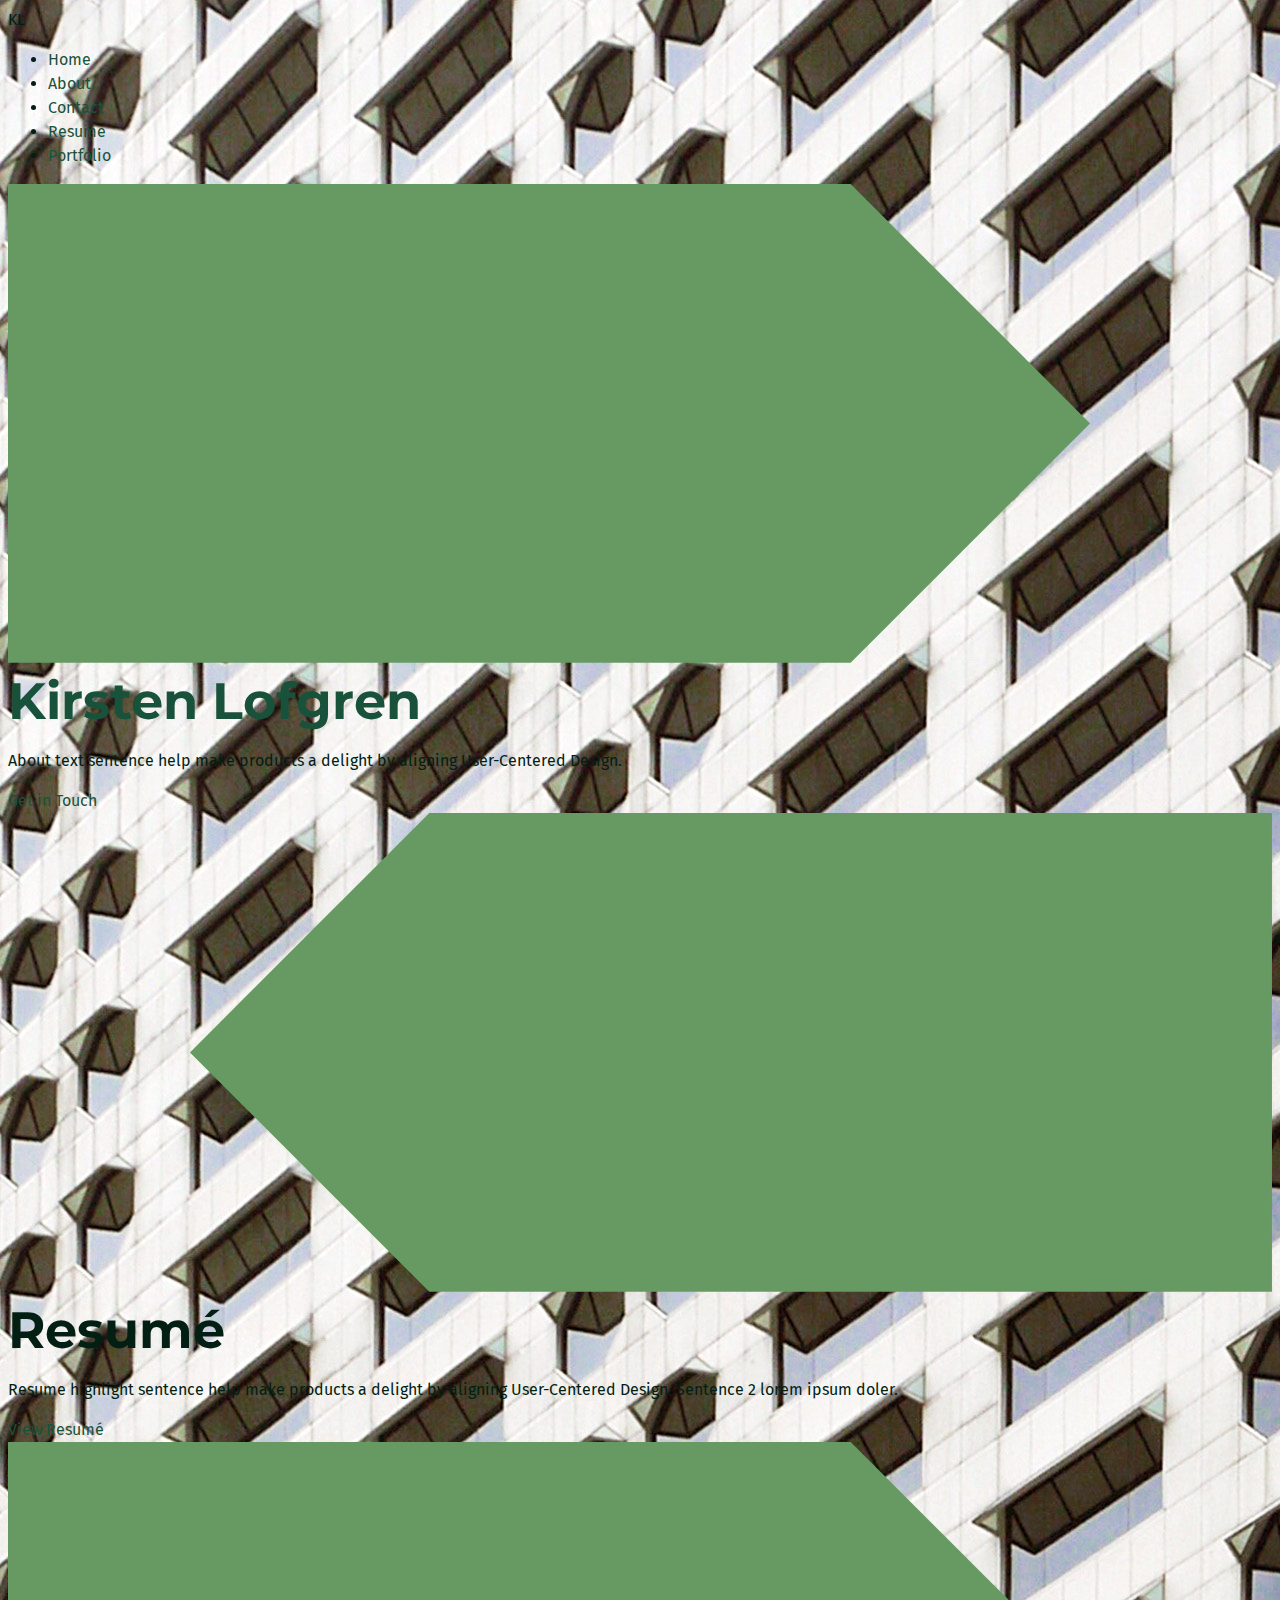
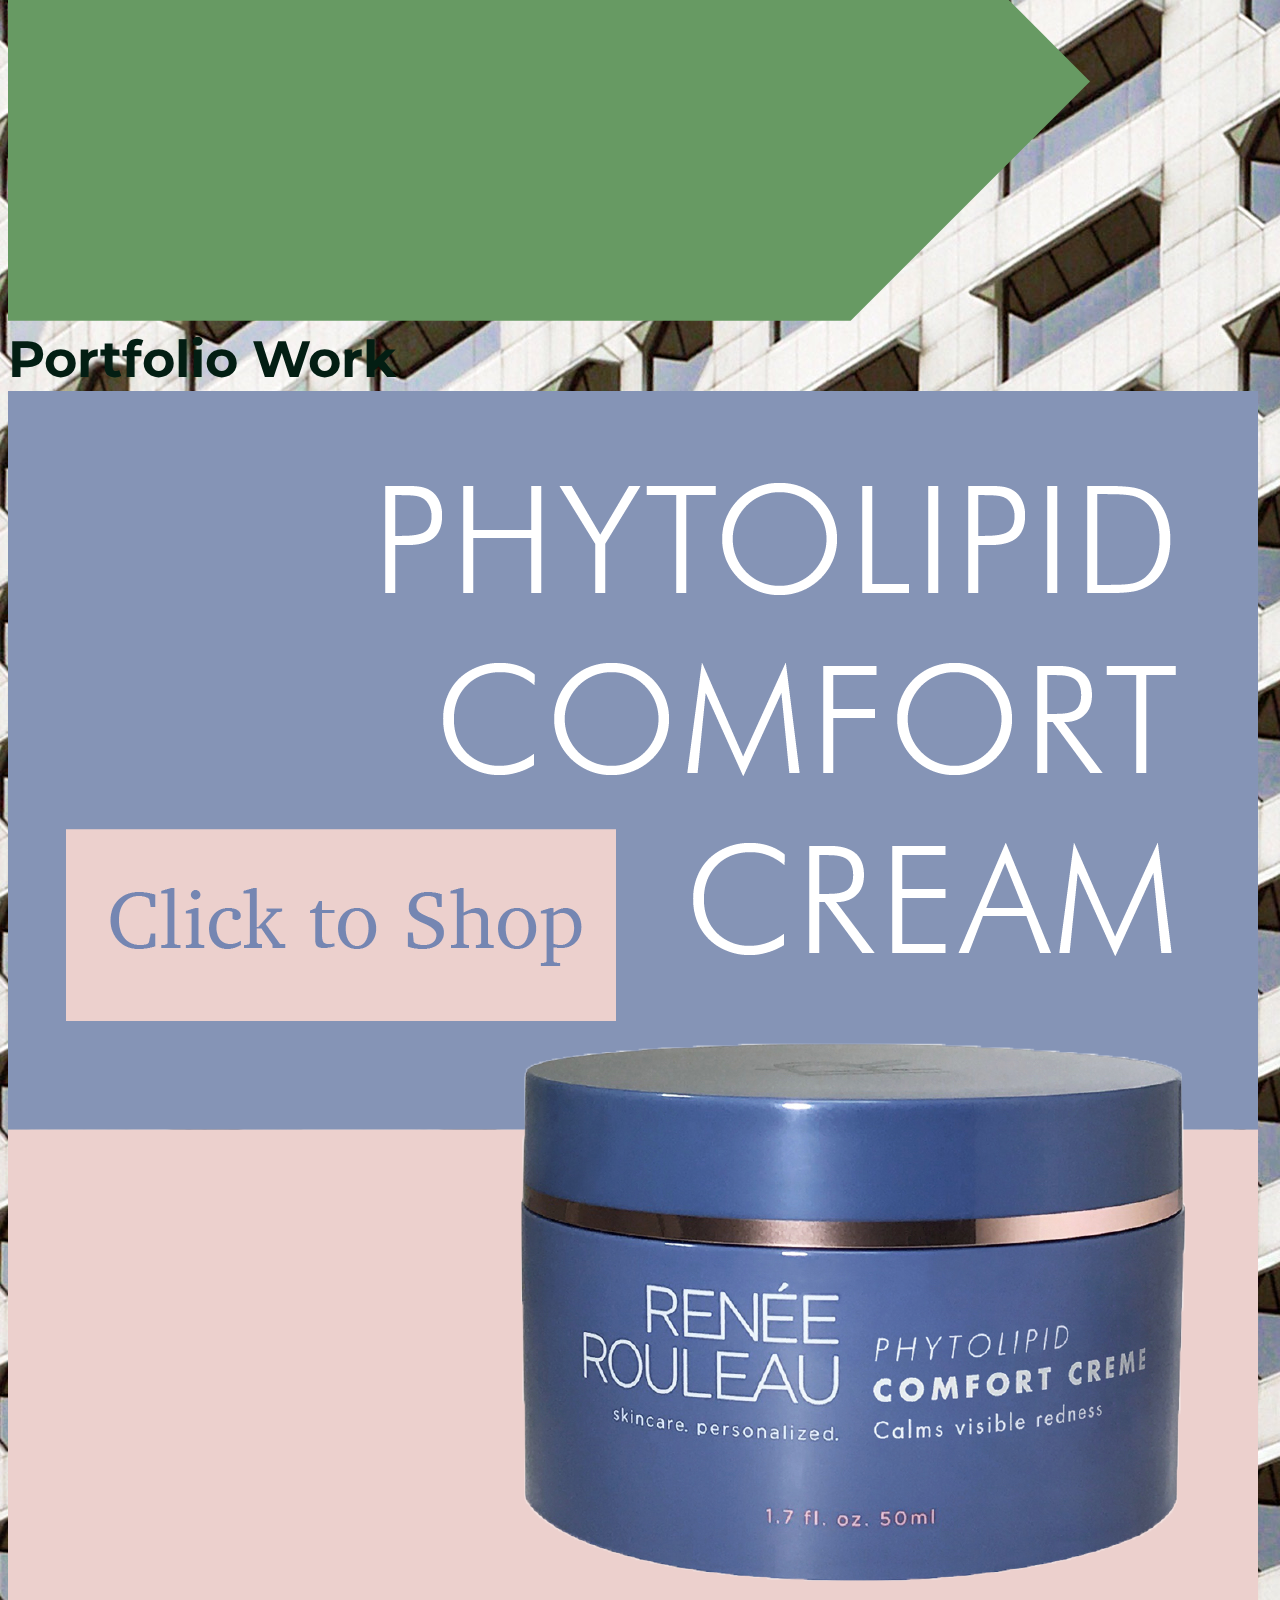
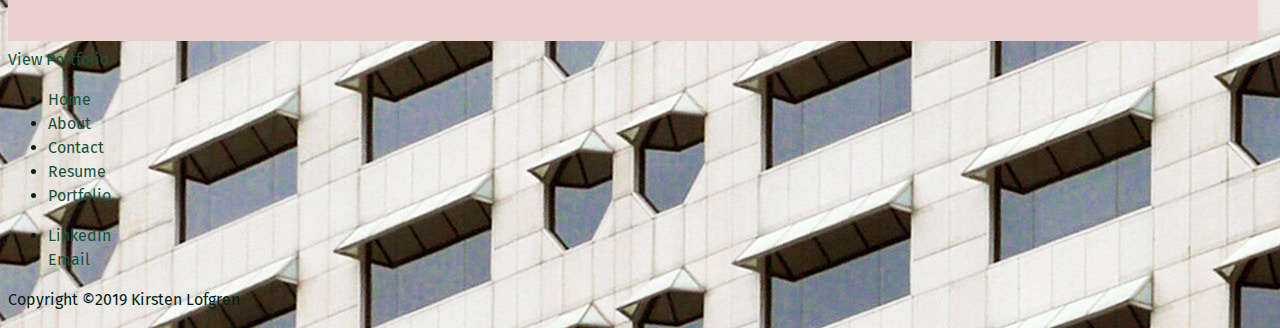
==== index.html @ 1afc5f09 "Initial Commit" ====
<!DOCTYPE html>
<html lang="en">
<head>
	<meta charset="utf-8">
	<title>kirsten Lofgren | UX/UI</title>
	<meta name="viewport" content="width=device-width, initial-scale=1">
	<link href="https://fonts.googleapis.com/css?family=Fira+Sans|Montserrat:300" rel="stylesheet">
	<link rel="stylesheet" href="style.css">
</head>
<body class="home-page">
	<header>
		<div class="logo">KL</div>

		<nav class="primary-nav">
			<ul>
				<li><a href="index.html" class="current-page">Home</a></li>
				<li><a href="about.html">About</a></li>
				<li><a href="contact.html">Contact</a></li>
				<li><a href="resume.html">Resume</a></li>
				<li><a href="portfolio.html">Portfolio</a></li>
			</ul>
		</nav>
	</header>

	<main>
		<section class="hero-section">
			<svg viewBox="0 0 1188 450" enable-background="new 0 0 1188 450">
				<polygon fill="#679A63" points="1017,225 792,450 0,450 0,0 792,0 "/>
			</svg>

			<h1>Kirsten Lofgren</h1>

			<p>About text sentence help make products a delight by aligning User-Centered Design.</p>
			<a class="button-link" href="contact.html">Get in Touch</a>
		</section>

		<section>
			<svg viewBox="0 0 1188 450" enable-background="new 0 0 1188 450">
				<polygon fill="#679A63" points="171,225 396,0 1188,0 1188,450 396,450 "/>
			</svg>

			<h2>Resumé</h2>

			<p>Resume highlight sentence help make products a delight by aligning User-Centered Design. Sentence 2 lorem ipsum doler.</p>
			<a class="button-link" href="resume.html">View Resumé</a>
		</section>

		<section>
			<svg viewBox="0 0 1188 450" enable-background="new 0 0 1188 450">
				<polygon fill="#679A63" points="1017,225 792,450 0,450 0,0 792,0 "/>
			</svg>
			
			<h2>Portfolio Work</h2>

			<img src="images/portfolio-image.png">
			<a class="button-link" href="portfolio.html">View Portfolio</a>
		</section>

	</main>

	<footer>
		<nav class="secondary-nav">
			<ul>
				<li><a href="index.html" class="current-page">Home</a></li>
				<li><a href="about.html">About</a></li>
				<li><a href="contact.html">Contact</a></li>
				<li><a href="resume.html">Resume</a></li>
				<li><a href="portfolio.html">Portfolio</a></li>
			</ul>
		</nav>
		
		<div class="social-links">
			<ul>
				<li><a href="https://www.linkedin.com/in/kirstenllofgren/">LinkedIn</a></li>
				<li><a href="kirstenllofgren@gmail.com">Email</a></li>
			</ul>
		</div>

		<div class="tertiary-copy copy-text">
			<p>Copyright ©2019 Kirsten Lofgren</p>
		</div>
	</footer>
</body>
</html>
---- style.css ----
/* ==========================================================================
Colors
========================================================================== */
html {
	/*Pinks*/
	--color-primary-1: #F7EBE8;
	--color-primary-2: #CBC1BE;
	--color-primary-3: #9E9694;

	/*Greens*/
	--color-secondary-1: #85B19F;
	--color-secondary-2: #21704F;
	--color-secondary-3: #19523A;
	
	/*Greys*/
	--color-tertiary-1: #D1D6D4;
	--color-tertiary-2: #8C9893;
	--color-tertiary-3: #031E13;
	
	--ratio:			1.333;
	--size-xsmall: 		calc( var(--size-small) / (var(--ratio) ) );
	--size-small: 		calc( var(--size-medium) / (var(--ratio) ) );
	--size-medium: 		calc( 1rem * var(--ratio) );
	--size-large: 		calc( var(--size-medium) * var(--ratio) );
	--size-xlarge: 		calc( var(--size-large) * var(--ratio) );
	--size-2xlarge: 	calc( var(--size-xlarge) * var(--ratio) );
}
/* ==========================================================================
Typography
========================================================================== */
	html {
		--font-primary: 'Fira Sans', 'Roboto', 'Veranda', sans-serif;
		--font-secondary: 'Montserrat', 'Roboto', 'Veranda', sans-serif;
		
		color: var(--color-tertiary-3);
		font-family: var(--font-primary);
		line-height: 1.4;
	}
	@media (min-width: 620px) {
	
		html {
			line-height: 1.5;
			--margin-ratio: 1.8;
			--ratio: 1.333;
		}	
	}
	@media (min-width: 1500px) {
	
		html {
			line-height: 1.6;
			--ratio: 1.4;
		}
	}
	@media (min-width: 1700px) {
	
		html {
			--margin-ratio: 2;
			--ratio: 1.45;
		}	
	}
	/* ==========================================================================
	Links
	========================================================================== */
		a {
			color: var(--color-secondary-3);
			text-decoration: none;
		}
		a:visited {
			color: var(--color-primary-3);
		}
		a:hover {
			color: var(--color-primary-2);
		}
		a:active {
			color: var(--color-secondary-1);
		}
		a:focus {
			color: var(--color-primary-2);
		}
	/* ==========================================================================
	Headings
	========================================================================== */
		h1,h2,h3,h4,h5,h6 {
			font-family: var(--font-secondary);
			margin: var(--margin-large) 0 var(--margin-small);
		}
		h1 {
			color: var(--color-secondary-3);
			font-size: var(--size-2xlarge);
			line-height: 1.25;
		}
		h2 {
			font-size: var(--size-2xlarge);
			line-height: 1.25;
		}
		h3 {
			font-size: var(--size-xlarge);
		}
		h4 {
			font-size: var(--size-large);
		}
		h5 {
			font-size: var(--size-small);
		}
		h6 {
			font-size: var(--size-xsmall);
		}
	/* ==========================================================================
	Heading Links
	========================================================================== */
		h1 a {
			color: var(--color-secondary-2);
		}
		h1 a:visited {
			color: var(--color-secondary-2);
		}
		h1 a:hover {
			color: var(--color-primary-2);
		}
		h1 a:active {
			color: var(--color-secondary-1);
		}
		h1 a, h2 a {
			color: var(--color-secondary-2);
		}
		h1 a, h2 a:visited {
			color: var(--color-secondary-2);
		}
		h1 a, h2 a:hover {
			color: var(--color-primary-2);
		}
		h1 a, h2 a:active {
			color: var(--color-secondary-1);
		}
	/* ==========================================================================
	Specialty Text
	========================================================================== */
/* ==========================================================================
Nav
========================================================================== */
	nav {
		
	}
	.logo {

	}
	.primary-nav {

	}
	.current-page {
		
	}
	.social-links {

	}
/* ==========================================================================
Body Component
========================================================================== */
	body {
		
	}
	main {
		
	}
	.home-page {
		background-image: url("images/pattern.jpg");
	}
/* ==========================================================================
Footer Component
========================================================================== */
	.footer-text {
		
	}
	.secondary-nav {

	}
/* ==========================================================================
Components
========================================================================== */
	/*
	Button Links
	*/
	.button-link {

	}
	/*
	Hero Section
	*/
	.hero-section {

	}
	/* ==========================================================================
	Form Component
	========================================================================== */
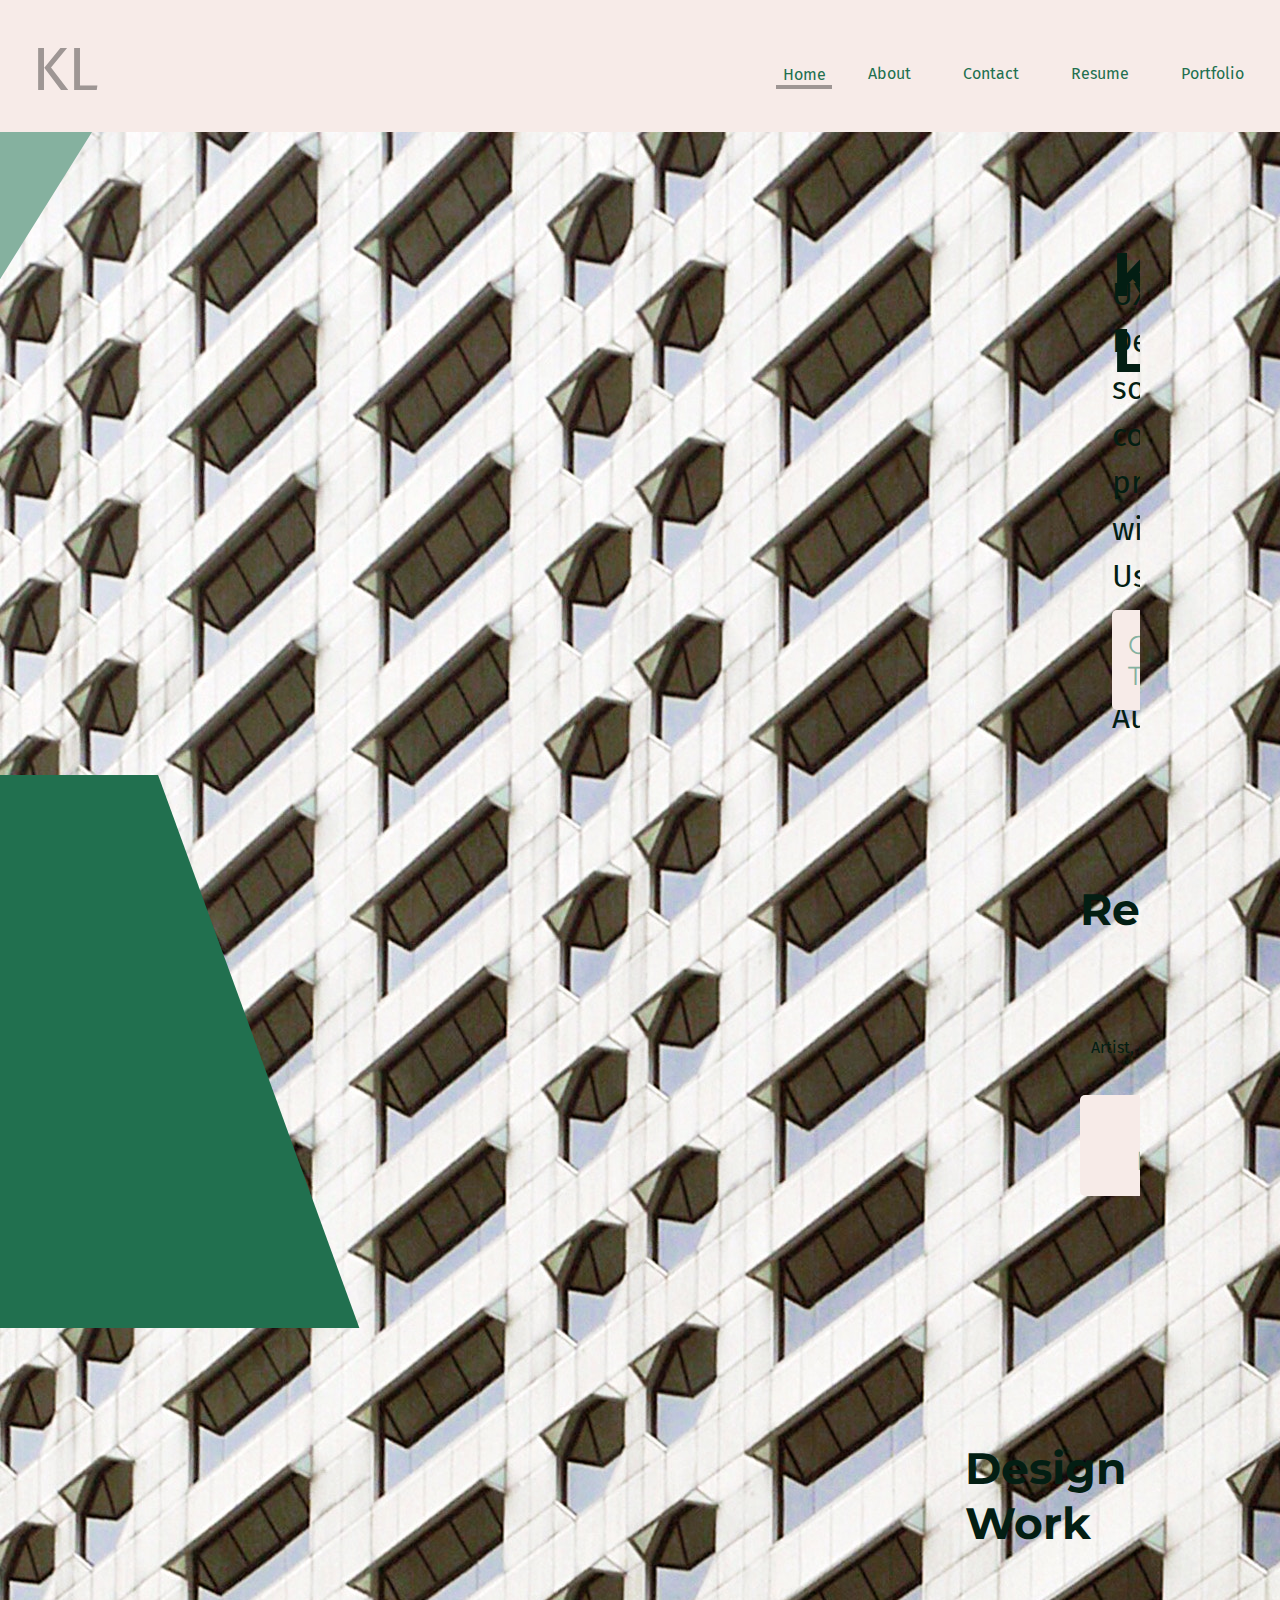
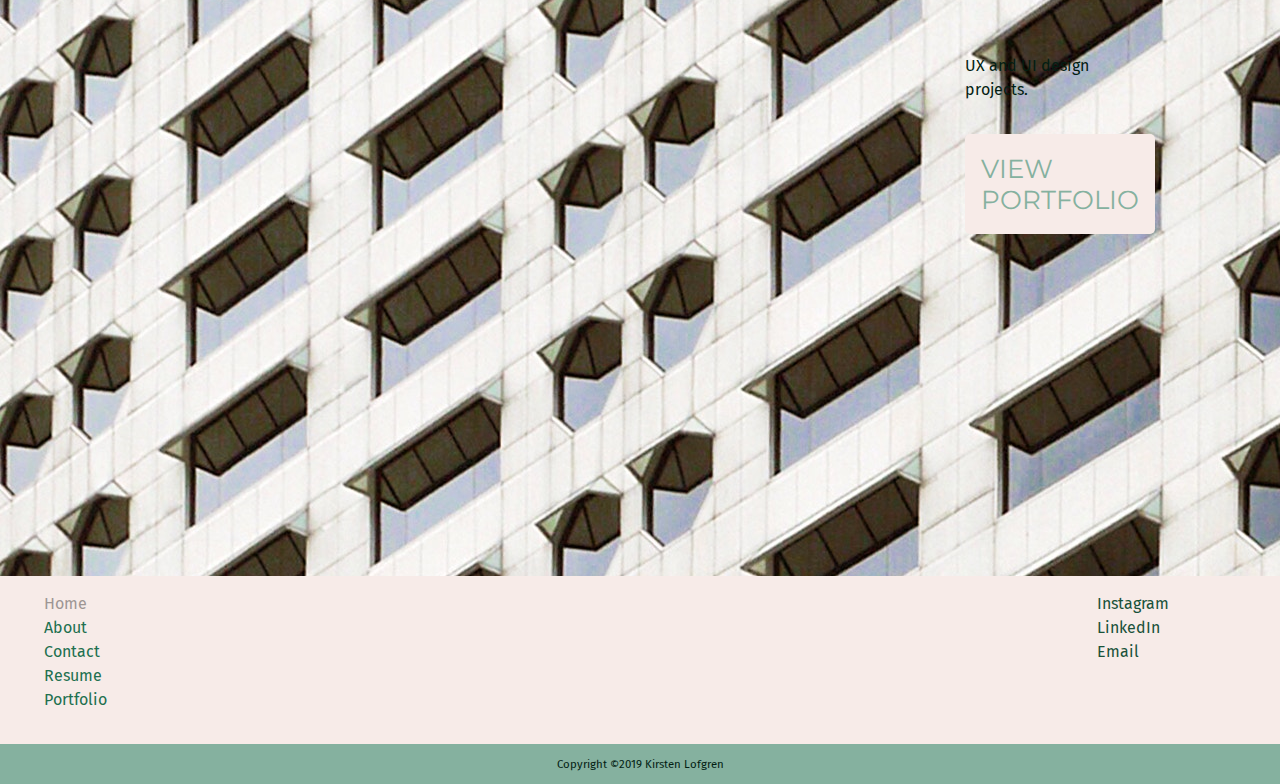
==== commit 3f124fe3: "Footer Edits" ====
--- a/index.html
+++ b/index.html
@@ -2,16 +2,15 @@
 <html lang="en">
 <head>
 	<meta charset="utf-8">
-	<title>kirsten Lofgren | UX/UI</title>
+	<title>UX/UI | Kirsten Lofgren</title>
 	<meta name="viewport" content="width=device-width, initial-scale=1">
 	<link href="https://fonts.googleapis.com/css?family=Fira+Sans|Montserrat:300" rel="stylesheet">
 	<link rel="stylesheet" href="style.css">
 </head>
-<body class="home-page">
+<body>
 	<header>
-		<div class="logo">KL</div>
-
-		<nav class="primary-nav">
+		<nav>
+			<a class="logo" href="index.html">KL</a>
 			<ul>
 				<li><a href="index.html" class="current-page">Home</a></li>
 				<li><a href="about.html">About</a></li>
@@ -22,61 +21,64 @@
 		</nav>
 	</header>
 
-	<main>
-		<section class="hero-section">
-			<svg viewBox="0 0 1188 450" enable-background="new 0 0 1188 450">
-				<polygon fill="#679A63" points="1017,225 792,450 0,450 0,0 792,0 "/>
-			</svg>
+	<main class="home-page">
+		<section class="hero">
+			<div class="hero-box"></div>
+			
+			<div class="hero-text">
+				<h1>Kirsten Lofgren</h1>
 
-			<h1>Kirsten Lofgren</h1>
-
-			<p>About text sentence help make products a delight by aligning User-Centered Design.</p>
-			<a class="button-link" href="contact.html">Get in Touch</a>
+				<p class="featured-text">UX/UI Designer solving complex problems with User-Centered Design in Austin, TX.</p>
+				<a class="button-link" href="contact.html">Get in Touch</a>
+			</div>
 		</section>
 
-		<section>
-			<svg viewBox="0 0 1188 450" enable-background="new 0 0 1188 450">
-				<polygon fill="#679A63" points="171,225 396,0 1188,0 1188,450 396,450 "/>
-			</svg>
+		<section class="resume-section">
+			<div class="resume-box"></div>
 
-			<h2>Resumé</h2>
+			<div class="resume-promo-text">
+				<h2>Resumé</h2>
 
-			<p>Resume highlight sentence help make products a delight by aligning User-Centered Design. Sentence 2 lorem ipsum doler.</p>
-			<a class="button-link" href="resume.html">View Resumé</a>
+				<p>Artist, designer, teacher, student.</p>
+				<a class="button-link" href="resume.html">View Resumé</a>
+			</div>
 		</section>
 
-		<section>
-			<svg viewBox="0 0 1188 450" enable-background="new 0 0 1188 450">
-				<polygon fill="#679A63" points="1017,225 792,450 0,450 0,0 792,0 "/>
-			</svg>
-			
-			<h2>Portfolio Work</h2>
+		<section class="portfolio-section">
+			<div class="portfolio-box"></div>
 
-			<img src="images/portfolio-image.png">
-			<a class="button-link" href="portfolio.html">View Portfolio</a>
+			<div class="portfolio-promo-text">
+				<h2>Design Work</h2>
+
+				<p>UX and UI design projects.</p>
+				<a class="button-link" href="portfolio.html">View Portfolio</a>
+			</div>
 		</section>
 
 	</main>
 
 	<footer>
-		<nav class="secondary-nav">
-			<ul>
-				<li><a href="index.html" class="current-page">Home</a></li>
-				<li><a href="about.html">About</a></li>
-				<li><a href="contact.html">Contact</a></li>
-				<li><a href="resume.html">Resume</a></li>
-				<li><a href="portfolio.html">Portfolio</a></li>
-			</ul>
-		</nav>
+		<div>
+			<nav class="secondary-nav">
+				<ul>
+					<li><a href="index.html" class="current-page">Home</a></li>
+					<li><a href="about.html">About</a></li>
+					<li><a href="contact.html">Contact</a></li>
+					<li><a href="resume.html">Resume</a></li>
+					<li><a href="portfolio.html">Portfolio</a></li>
+				</ul>
+			</nav>
+		</div>
 		
 		<div class="social-links">
 			<ul>
+				<li><a href="https://www.instagram.com/kirstenlofgren/">Instagram</a></li>
 				<li><a href="https://www.linkedin.com/in/kirstenllofgren/">LinkedIn</a></li>
 				<li><a href="kirstenllofgren@gmail.com">Email</a></li>
 			</ul>
 		</div>
 
-		<div class="tertiary-copy copy-text">
+		<div class="tertiary-copy">
 			<p>Copyright ©2019 Kirsten Lofgren</p>
 		</div>
 	</footer>
--- a/style.css
+++ b/style.css
@@ -40,22 +40,20 @@
 	
 		html {
 			line-height: 1.5;
-			--margin-ratio: 1.8;
-			--ratio: 1.333;
+			--ratio: 1.4;
 		}	
 	}
 	@media (min-width: 1500px) {
 	
 		html {
 			line-height: 1.6;
-			--ratio: 1.4;
+			--ratio: 1.45;
 		}
 	}
 	@media (min-width: 1700px) {
 	
 		html {
-			--margin-ratio: 2;
-			--ratio: 1.45;
+			--ratio: 1.5;
 		}	
 	}
 	/* ==========================================================================
@@ -66,44 +64,43 @@
 			text-decoration: none;
 		}
 		a:visited {
-			color: var(--color-primary-3);
+			color: var(--color-secondary-3);
 		}
 		a:hover {
-			color: var(--color-primary-2);
+			color: var(--color-tertiary-1);
 		}
 		a:active {
-			color: var(--color-secondary-1);
+			color: var(--color-tertiary-2);
 		}
 		a:focus {
-			color: var(--color-primary-2);
-		}
+			color: var(--color-tertiary-1);
+	}
 	/* ==========================================================================
 	Headings
 	========================================================================== */
 		h1,h2,h3,h4,h5,h6 {
 			font-family: var(--font-secondary);
-			margin: var(--margin-large) 0 var(--margin-small);
+			margin: 1rem 0 .75rem;
 		}
 		h1 {
-			color: var(--color-secondary-3);
 			font-size: var(--size-2xlarge);
 			line-height: 1.25;
 		}
 		h2 {
-			font-size: var(--size-2xlarge);
+			font-size: var(--size-xlarge);
 			line-height: 1.25;
 		}
 		h3 {
-			font-size: var(--size-xlarge);
+			font-size: var(--size-large);
 		}
 		h4 {
-			font-size: var(--size-large);
+			font-size: var(--size-medium);
 		}
 		h5 {
-			font-size: var(--size-small);
+			font-size: var(--size-medium);
 		}
 		h6 {
-			font-size: var(--size-xsmall);
+			font-size: var(--size-medium);
 		}
 	/* ==========================================================================
 	Heading Links
@@ -135,44 +132,96 @@
 	/* ==========================================================================
 	Specialty Text
 	========================================================================== */
+	.featured-text {
+		font-size: var(--size-large);
+	}
+	.tertiary-copy {
+		font-size: var(--size-xsmall);
+	}
 /* ==========================================================================
 Nav
 ========================================================================== */
-	nav {
-		
-	}
-	.logo {
-
-	}
-	.primary-nav {
-
-	}
-	.current-page {
-		
-	}
-	.social-links {
-
-	}
+	/*
+	Primary Nav
+	*/
+		nav {
+			align-items: center;
+			background-color: var(--color-primary-1);
+			display: flex;
+			justify-content: space-between;
+		}
+		nav ul {
+			display: inline-block;
+			margin: 1rem .5rem 0 0; 
+		}
+		nav li {
+			display: inline;
+			padding: 0 .25rem;
+		}
+		nav a {
+			color: var(--color-secondary-2);
+			margin-right: .5rem;
+			padding: .5rem 1rem;
+			text-decoration: none;
+		}
+		.current-page {
+			border-bottom: .3rem solid var(--color-primary-3);
+			padding: .1rem .4rem;	
+		}
+		a.logo  {
+			color: var(--color-primary-3);
+			display: inline-block;
+			font-size: var(--size-2xlarge);
+			margin: 1rem 1rem .5rem;
+			padding: .5rem 1rem;
+		}
+	/*
+	Secondary Nav
+	*/
+		.secondary-nav {
+			margin: 0 0 2rem 0;
+		}
+		.secondary-nav a {
+			padding: 0;
+		}
+		.secondary-nav a.current-page {
+			color: var(--color-primary-3);
+			border-bottom: none;
+		}
 /* ==========================================================================
 Body Component
 ========================================================================== */
 	body {
-		
+		margin: 0;
 	}
 	main {
-		
-	}
-	.home-page {
-		background-image: url("images/pattern.jpg");
+		max-width: 100vw;
 	}
 /* ==========================================================================
 Footer Component
 ========================================================================== */
-	.footer-text {
-		
-	}
-	.secondary-nav {
-
+	footer {
+		background-color: var(--color-primary-1);
+		display: grid;
+		grid-template-columns: repeat(12, 1fr);	
+	}
+	div:first-child {
+		grid-column: 1 / span 1;
+	}
+	div:nth-child(2) {
+		grid-column: 11 / span 1;
+	}
+	div:nth-child(3) {
+		background-color: var(--color-secondary-1);
+		width: 100%;
+		text-align: center;
+		grid-column: 1 / span 12;
+	}
+	.social-links li {
+		display: inline;
+	}
+	.social-links ul {
+		margin: 1rem .5rem 0 0; 
 	}
 /* ==========================================================================
 Components
@@ -180,16 +229,226 @@
 	/*
 	Button Links
 	*/
-	.button-link {
+		a.button-link , a.button-link :visited {
+			background-color: var(--color-primary-1);
+			border-radius: 5px;
+			color: var(--color-secondary-1);
+			display: inline-block;
+			font: 2vw var(--font-secondary);
+			margin: 0 0 2rem 0;
+			padding: 1.2rem 1rem;
+			text-transform: uppercase;
+		}
+		a.button-link :hover {
+			background-color: var(--color-primary-2);
+			color: var(--color-secondary-3);
+		}
+		a.button-link :active {
+			background: linear-gradient(to left, var(--color-primary-1), var(--color-primary-2) 60%);
+			transition: all .4s ease-out;
+		}
+		a.button-link :focus {
+			background-color: var(--color-primary-1);
+			color: var(--color-secondary-3);
+			transition: background-color .4s ease-in;
+		}
+		@media (min-width: 620px) {
+			a.button-link  {
+				font-size: 3vw;
+			}
+		}
+		@media (min-width: 920px) {
+			a.button-link  {
+				font-size: 2.5vw;
+			}
+		}
+		@media (min-width: 1200px) {
+			a.button-link  {
+				font-size: 2vw;
+			}
+		}
+		@media (min-width: 1700px) {
+			a.button-link  {
+				font-size: 2rem;
+			}
+		}
+/* ==========================================================================
+Layouts
+========================================================================== */
+	/* ==========================================================================
+	Pages
+	========================================================================== */
+		.home-page {
+			background-image: url("images/pattern.jpg");
+			display: grid;
+			grid-gap: 1vw;
+			grid-template-columns: repeat(12, 1fr);
+			grid-template-rows: 70vh 30vh 30vh 30vh 30vh 30vh;
+		}
+		.about-page {
+			background-image: url("images/pattern.jpg");
+			display: grid;
+			grid-gap: 1vw;
+			grid-template-columns: repeat(12, 1fr);
+		}
+		/*
+		Hero Section
+		*/
+			.hero {
+				display: grid;
+				grid-column: 1 / span 12;
+				grid-gap: 1rem;
+				grid-row: 1 / span 1;
+				grid-template-columns: repeat(12, 1fr);
+				grid-template-rows: repeat(1, 1fr);
+				overflow: hidden;
+				position: relative;
+			}
+			.hero-box {
+				background-color: var(--color-secondary-1);
+				bottom: 0;
+				grid-column: 1 / span 12;
+				grid-row: 1 / span 1;
+				height: 100%;
+				left: 0;
+				position: absolute;
+				right: 0;
+				top: 0;
+				transform-origin: top left;
+				transform: skew(-32deg);
+				width: 100%;
+				z-index: 10;
+			}
+			.hero-text {
+				align-items: center;
+				display: grid;
+				grid-column: 1 / span 12;
+				grid-row: 1 / span 1;
+				grid-template-columns: repeat(12, 1fr);
+				grid-template-rows: 50% 25% 25%;
+				height: 65vh;
+				justify-items: start;
+				margin: 2rem;
+				max-width: 65%;
+				overflow: hidden;
+				position: relative;
+				z-index: 20;
+			}
+			.hero-text h1 {
+				grid-column: 1 / span 12;
+				grid-row: 1 / span 1;
+			}
+			.hero-text p {
+				grid-column: 1 / span 12;
+				grid-row: 2 / span 1;
+				margin: 1rem 0;
+			}
+			.hero-text .button-link {
+				grid-column: 1 / span 5;
+				grid-row: 3 / span 1;
+			}
+		/*
+		Resume Promo Section
+		*/
+			.resume-section {
+				display: grid;
+				grid-column: 1 / span 12;
+				grid-gap: 1rem;
+				grid-row: 2 / span 2;
+				grid-template-columns: repeat(12, 1fr);
+				grid-template-rows: repeat(6, 70vh);
+				justify-items: end;
+				overflow: hidden;
+				position: relative;
+			}
+			.resume-box {
+				background-color: var(--color-secondary-2);
+				bottom: 0;
+				grid-column: 11 / span 15;
+				left: 0;
+				position: absolute;
+				right: 0;
+				top: 0;
+				transform-origin: top right;
+				transform: skew(-30deg, 70deg) translate(9rem, 15rem);
+				width: 30vw;
+				z-index: 10;
+			}
+			.resume-promo-text {
+				align-items: center;
+				display: grid;
+				grid-column: 6 / span 6;
+				grid-row: 1 / span 1;
+				grid-template-rows: 50% 25% 25%;
+				height: 45vh;
+				margin: 2rem;
+				max-width: 65%;
+				overflow: hidden;
+				position: relative;
+				text-align: right;
+				z-index: 20;
+			}
+			.resume-promo-text h1 {
+				
+				grid-row: 1 / span 1;
+			}
+			.resume-promo-text p {
+				
+				grid-row: 2 / span 1;
+				margin: 1rem 0;
+			}
+			.resume-promo-text .button-link {
+				
+				grid-row: 3 / span 1;
+			}
+		/*
+		Portfolio Promo Section
+		*/
+			.portfolio-section {
+				display: grid;
+				grid-column: 1 / span 12;
+				grid-gap: 1rem;
+				grid-row: 4 / span 2;
+				grid-template-columns: repeat(12, 1fr);
+				overflow: hidden;
+				position: relative;
+			}
+			.portfolio-box {
+				background-color: var(--color-secondary-1);
+				bottom: 0;
+				grid-column: 1 / span 12;
+				grid-row: 1 / span 1;
+				left: 0;
+				position: absolute;
+				right: 0;
+				top: 0;
+				transform-origin: top left;
+				transform: skew(20deg) translate(-25rem);
+				z-index: 10;
+			}
+			.portfolio-promo-text {
+				align-items: center;
+				display: grid;
+				grid-column: 1 / span 4; 
+				grid-row: 1 / span 1;
+				grid-template-rows: 50% 25% 25%;
+				margin: 2rem;
+				max-width: 65%;
+				position: relative;
+				z-index: 20;
+			}
+			.portfolio-promo-text h1 {
+				grid-row: 1 / span 1;
+			}
+			.portfolio-promo-text p {
+				grid-row: 2 / span 1;
+				margin: 1rem 0;
+			}
+			.portfolio-promo-text .button-link {
+				grid-row: 3 / span 1;
+			}
 
-	}
-	/*
-	Hero Section
-	*/
-	.hero-section {
+	/* ==========================================================================
+	Form Component
+	========================================================================== */
 
-	}
-	/* ==========================================================================
-	Form Component
-	========================================================================== */
-
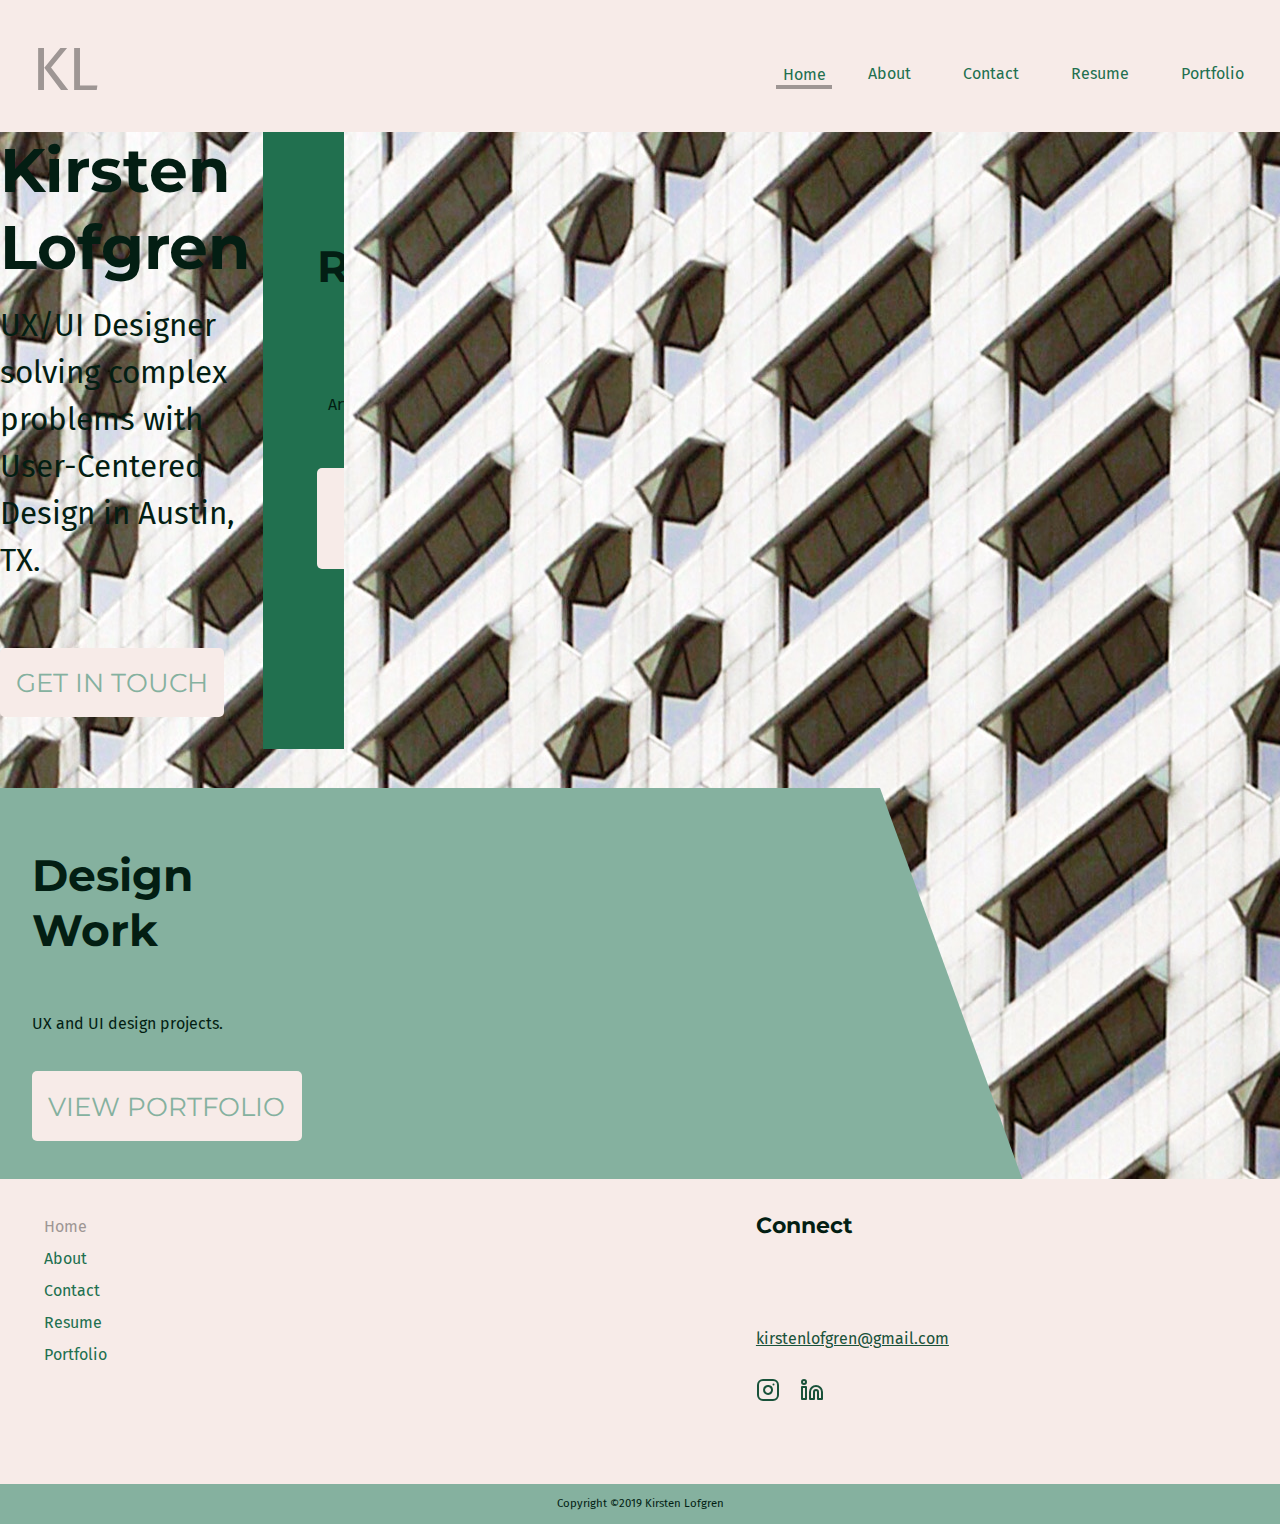
==== commit dbdad3c9: "Merge branch 'master' into kirstenlofgren-patch-1" ====
--- a/index.html
+++ b/index.html
@@ -69,12 +69,15 @@
 				</ul>
 			</nav>
 		</div>
-		
+
 		<div class="social-links">
-			<ul>
-				<li><a href="https://www.instagram.com/kirstenlofgren/">Instagram</a></li>
-				<li><a href="https://www.linkedin.com/in/kirstenllofgren/">LinkedIn</a></li>
-				<li><a href="kirstenllofgren@gmail.com">Email</a></li>
+			<h2 class="footer-heading">Connect</h2>
+			
+			<a class="footer-email-link" href="mailto:kirstenlofgren@gmail.com"><!--<svg viewBox="0 0 24 24" fill="none" stroke="currentColor" stroke-width="2" stroke-linecap="round" stroke-linejoin="round"><path d="M4 4h16c1.1 0 2 .9 2 2v12c0 1.1-.9 2-2 2H4c-1.1 0-2-.9-2-2V6c0-1.1.9-2 2-2z"></path><polyline points="22,6 12,13 2,6"></polyline></svg>--><p class="email-link">kirstenlofgren@gmail.com</p></a>
+			
+			<ul>	
+				<li><a href="https://www.instagram.com/kirstenlofgren/"><svg viewBox="0 0 24 24" fill="none" stroke="currentColor" stroke-width="2" stroke-linecap="round" stroke-linejoin="round"><rect x="2" y="2" width="20" height="20" rx="5" ry="5"></rect><path d="M16 11.37A4 4 0 1 1 12.63 8 4 4 0 0 1 16 11.37z"></path><line x1="17.5" y1="6.5" x2="17.5" y2="6.5"></line></svg></a></li>
+				<li><a href="https://www.linkedin.com/in/kirstenllofgren/"><svg viewBox="0 0 24 24" fill="none" stroke="currentColor" stroke-width="2" stroke-linecap="round" stroke-linejoin="round"><path d="M16 8a6 6 0 0 1 6 6v7h-4v-7a2 2 0 0 0-2-2 2 2 0 0 0-2 2v7h-4v-7a6 6 0 0 1 6-6z"></path><rect x="2" y="9" width="4" height="12"></rect><circle cx="4" cy="4" r="2"></circle></svg></a></li>	
 			</ul>
 		</div>
 
--- a/style.css
+++ b/style.css
@@ -1,30 +1,34 @@
+
+html {
+	box-sizing: border-box;
+}
 /* ==========================================================================
 Colors
 ========================================================================== */
-html {
-	/*Pinks*/
-	--color-primary-1: #F7EBE8;
-	--color-primary-2: #CBC1BE;
-	--color-primary-3: #9E9694;
-
-	/*Greens*/
-	--color-secondary-1: #85B19F;
-	--color-secondary-2: #21704F;
-	--color-secondary-3: #19523A;
-	
-	/*Greys*/
-	--color-tertiary-1: #D1D6D4;
-	--color-tertiary-2: #8C9893;
-	--color-tertiary-3: #031E13;
-	
-	--ratio:			1.333;
-	--size-xsmall: 		calc( var(--size-small) / (var(--ratio) ) );
-	--size-small: 		calc( var(--size-medium) / (var(--ratio) ) );
-	--size-medium: 		calc( 1rem * var(--ratio) );
-	--size-large: 		calc( var(--size-medium) * var(--ratio) );
-	--size-xlarge: 		calc( var(--size-large) * var(--ratio) );
-	--size-2xlarge: 	calc( var(--size-xlarge) * var(--ratio) );
-}
+	html {
+		/*Pinks*/
+		--color-primary-1: #F7EBE8;
+		--color-primary-2: #CBC1BE;
+		--color-primary-3: #9E9694;
+
+		/*Greens*/
+		--color-secondary-1: #85B19F;
+		--color-secondary-2: #21704F;
+		--color-secondary-3: #19523A;
+		
+		/*Greys*/
+		--color-tertiary-1: #D1D6D4;
+		--color-tertiary-2: #8C9893;
+		--color-tertiary-3: #031E13;
+		
+		--ratio:			1.333;
+		--size-xsmall: 		calc( var(--size-small) / (var(--ratio) ) );
+		--size-small: 		calc( var(--size-medium) / (var(--ratio) ) );
+		--size-medium: 		calc( 1rem * var(--ratio) );
+		--size-large: 		calc( var(--size-medium) * var(--ratio) );
+		--size-xlarge: 		calc( var(--size-large) * var(--ratio) );
+		--size-2xlarge: 	calc( var(--size-xlarge) * var(--ratio) );
+	}
 /* ==========================================================================
 Typography
 ========================================================================== */
@@ -85,6 +89,7 @@
 		h1 {
 			font-size: var(--size-2xlarge);
 			line-height: 1.25;
+			margin: 0;
 		}
 		h2 {
 			font-size: var(--size-xlarge);
@@ -179,7 +184,7 @@
 	Secondary Nav
 	*/
 		.secondary-nav {
-			margin: 0 0 2rem 0;
+			font-size: var(--size-small);
 		}
 		.secondary-nav a {
 			padding: 0;
@@ -188,6 +193,15 @@
 			color: var(--color-primary-3);
 			border-bottom: none;
 		}
+		.secondary-nav ul {
+			display: flex;
+			flex-direction: column;
+			justify-content: flex-start;
+		}
+		.secondary-nav li {
+			margin: .25rem 0;
+		}
+
 /* ==========================================================================
 Body Component
 ========================================================================== */
@@ -203,25 +217,59 @@
 	footer {
 		background-color: var(--color-primary-1);
 		display: grid;
-		grid-template-columns: repeat(12, 1fr);	
-	}
-	div:first-child {
+		grid-template-columns: repeat(12, 1fr);
+		padding: 1rem 0 0;
+		position: relative;
+		bottom: 0; 	
+	}
+	footer div:first-child {
 		grid-column: 1 / span 1;
 	}
-	div:nth-child(2) {
-		grid-column: 11 / span 1;
-	}
-	div:nth-child(3) {
+	footer div:nth-child(2) {
+		grid-column: 8 / span 4;
+	}
+	footer div:nth-child(3) {
 		background-color: var(--color-secondary-1);
 		width: 100%;
 		text-align: center;
 		grid-column: 1 / span 12;
 	}
+	.social-links {
+		display: grid;
+		grid-template-rows: repeat(5, 5vh);
+		grid-gap: 1rem;
+	}
+	.social-links h2 {
+		grid-row: 1 / span 1;
+	}
+	.social-links a {
+		grid-row: 3 / span 1;
+	}
+	.social-links ul {
+		margin: 0; 
+		grid-row: 4 / span 1;	
+		padding: 0;
+	}
 	.social-links li {
 		display: inline;
 	}
-	.social-links ul {
-		margin: 1rem .5rem 0 0; 
+	.footer-heading {
+		font-size: var(--size-medium);
+	}
+	footer a svg {
+		width: 1.5rem;
+		height: 1.5rem;
+		padding-right: 1rem;
+		margin: 0;
+	}
+	.footer-email-link {
+		display: flex;
+		align-items: center;		
+	}
+	.email-link {
+		text-decoration: underline; 
+		padding: 0;
+		margin: 0;
 	}
 /* ==========================================================================
 Components
@@ -235,7 +283,7 @@
 			color: var(--color-secondary-1);
 			display: inline-block;
 			font: 2vw var(--font-secondary);
-			margin: 0 0 2rem 0;
+			margin: 2rem 0;
 			padding: 1.2rem 1rem;
 			text-transform: uppercase;
 		}
@@ -278,62 +326,30 @@
 	/* ==========================================================================
 	Pages
 	========================================================================== */
-		.home-page {
+		/*
+		Hero Section
+		*/
+    .home-page {
 			background-image: url("images/pattern.jpg");
 			display: grid;
 			grid-gap: 1vw;
 			grid-template-columns: repeat(12, 1fr);
-			grid-template-rows: 70vh 30vh 30vh 30vh 30vh 30vh;
+			grid-template-rows: 2fr 1fr 1fr 1fr 1fr 1fr minmax(65vh 85vh);
 		}
 		.about-page {
 			background-image: url("images/pattern.jpg");
 			display: grid;
 			grid-gap: 1vw;
 			grid-template-columns: repeat(12, 1fr);
-		}
-		/*
-		Hero Section
-		*/
-			.hero {
-				display: grid;
-				grid-column: 1 / span 12;
-				grid-gap: 1rem;
-				grid-row: 1 / span 1;
-				grid-template-columns: repeat(12, 1fr);
-				grid-template-rows: repeat(1, 1fr);
-				overflow: hidden;
-				position: relative;
-			}
-			.hero-box {
-				background-color: var(--color-secondary-1);
-				bottom: 0;
-				grid-column: 1 / span 12;
-				grid-row: 1 / span 1;
-				height: 100%;
-				left: 0;
-				position: absolute;
-				right: 0;
-				top: 0;
-				transform-origin: top left;
-				transform: skew(-32deg);
-				width: 100%;
-				z-index: 10;
-			}
-			.hero-text {
-				align-items: center;
-				display: grid;
-				grid-column: 1 / span 12;
-				grid-row: 1 / span 1;
-				grid-template-columns: repeat(12, 1fr);
-				grid-template-rows: 50% 25% 25%;
-				height: 65vh;
-				justify-items: start;
-				margin: 2rem;
-				max-width: 65%;
-				overflow: hidden;
-				position: relative;
-				z-index: 20;
-			}
+      grid-template-rows: 50% 25% 25%;
+      height: 65vh;
+      justify-items: start;
+      margin: 0 2rem 1rem;
+      max-width: 65%;
+      overflow: hidden;
+      position: relative;
+      z-index: 20;
+		}
 			.hero-text h1 {
 				grid-column: 1 / span 12;
 				grid-row: 1 / span 1;
@@ -341,7 +357,7 @@
 			.hero-text p {
 				grid-column: 1 / span 12;
 				grid-row: 2 / span 1;
-				margin: 1rem 0;
+				margin: 1rem 0 2rem;
 			}
 			.hero-text .button-link {
 				grid-column: 1 / span 5;
@@ -352,11 +368,9 @@
 		*/
 			.resume-section {
 				display: grid;
-				grid-column: 1 / span 12;
-				grid-gap: 1rem;
-				grid-row: 2 / span 2;
+				grid-gap: 1vw;
 				grid-template-columns: repeat(12, 1fr);
-				grid-template-rows: repeat(6, 70vh);
+				grid-template-rows: 1fr 1fr 1fr minmax(65vh 85vh);
 				justify-items: end;
 				overflow: hidden;
 				position: relative;
@@ -365,15 +379,17 @@
 				background-color: var(--color-secondary-2);
 				bottom: 0;
 				grid-column: 11 / span 15;
+				grid-row: 1 / span 3;
 				left: 0;
 				position: absolute;
 				right: 0;
 				top: 0;
 				transform-origin: top right;
-				transform: skew(-30deg, 70deg) translate(9rem, 15rem);
-				width: 30vw;
+				transform: skew(-30deg, 70deg) translate(0rem, -40rem);
+				width: 120vh;
+				height: 170vw;
 				z-index: 10;
-			}
+			}/*absolutely position within resume-section?*/
 			.resume-promo-text {
 				align-items: center;
 				display: grid;
@@ -447,8 +463,132 @@
 			.portfolio-promo-text .button-link {
 				grid-row: 3 / span 1;
 			}
-
+		/*
+		Resume Page
+		*/
+		.resume-card {
+			display: grid;
+
+		} 
+		.resume-card svg {
+			fill: var(--color-secondary-1);
+			max-width: 100%;
+		}
+
+		/*.resume-sections {
+			overflow: hidden;
+			position: relative;
+		}
+		.resume-card-background {
+			background-color: var(--color-secondary-1);
+			bottom: 0;
+			left: 0;
+			position: absolute;
+			right: 0;
+			top: 0;
+			transform-origin: top left;
+			transform: skew(-32deg);
+			z-index: 10;
+		}
+		.resume-card {
+
+			display: block;
+			height: 30vh;
+			margin: 2rem;
+			max-width: 65%;
+			overflow: hidden;
+			position: relative;
+			z-index: 20;
+		}*/
+
+		/*.resume-page {
+			max-width: 70rem;
+			margin: auto;
+			display: grid;
+			grid-template-columns: repeat(12 / 1fr); 
+			grid-column-gap: 2rem;
+		}
+		.resume-page h1 {
+			grid-column: 1 / span 12;
+			grid-row: 1 / span 1;
+		}
+		.resume-page h2 {
+			grid-column: 5 /span 8;
+			grid-row: 2 / span 1;
+		}
+		.work-experience {
+			grid-column: 5 /span 8;
+			grid-row: 3 / span 1;
+		}
+		.skills {
+			grid-column: 5 /span 8;
+			grid-row: 4 / span 1;
+		}
+		.education {
+			grid-column: 5 /span 8;
+			grid-row: 5 / span 1;
+		}
+		.job-dates {
+			grid-column: 1 / span 4;
+			grid-row: 3 / span 1;
+		}
+		.role {
+			font-family: var(--font-secondary);
+			margin: 1rem 0 .75rem;
+			font-size: var(--size-large);
+		}
+		.education-dates {
+			grid-column: 1 / span 4;
+			grid-row: 5 / span 1;
+		}*/
 	/* ==========================================================================
 	Form Component
 	========================================================================== */
-
+	/*form {
+		margin: auto;
+		max-width: 30rem;
+	}
+	label {
+
+	}*/
+	input, textarea {
+		border: none;
+		padding: 1rem;
+		min-width: 20rem;
+		margin-bottom: 1rem; 
+	}
+	textarea {
+		min-height: 10rem;
+	}
+	button {
+		background-color: var(--color-primary-1);
+		border-radius: 5px;
+		color: var(--color-secondary-1);
+		display: inline-block;
+		font: 2vw var(--font-secondary);
+		margin: 0 0 2rem 0;
+		padding: 1.2rem 1rem;
+		text-transform: uppercase;
+	}
+
+
+
+
+
+
+
+
+
+
+
+
+
+
+
+
+
+
+
+
+
+
